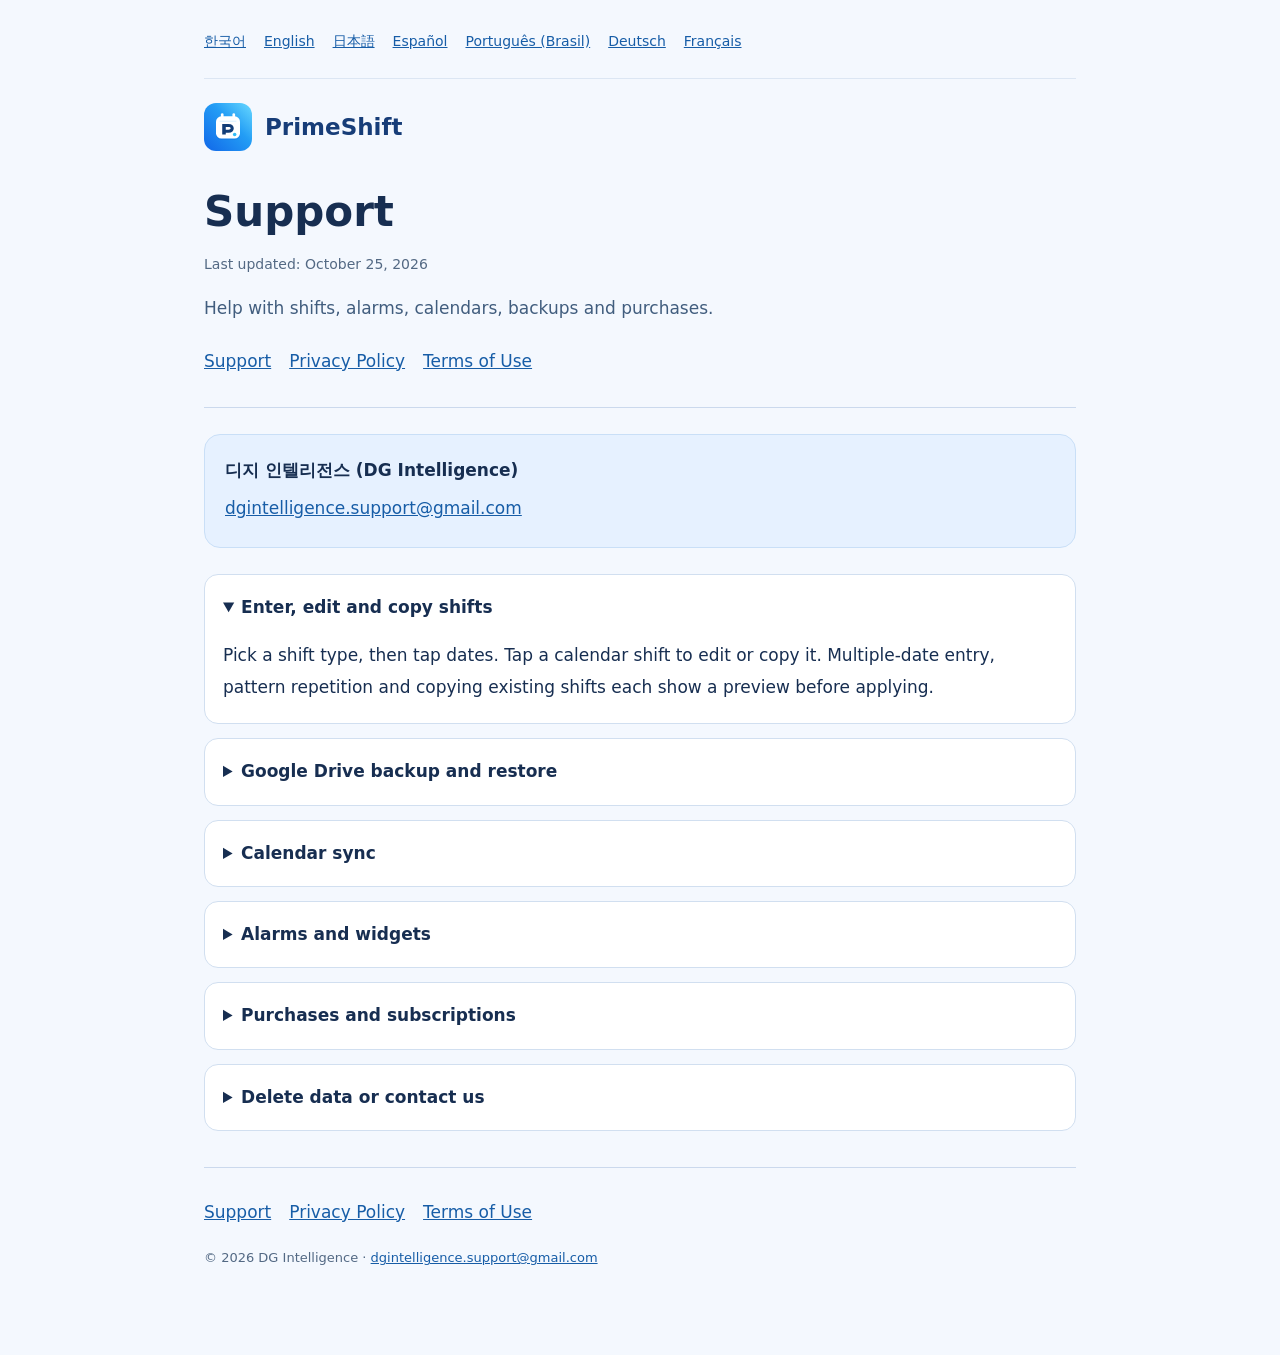
==== index.html @ f106af16 "Publish PrimeShift support and policies in seven languages" ====
<!doctype html>
<html lang="en"><head><meta charset="utf-8"><meta name="viewport" content="width=device-width,initial-scale=1"><meta name="referrer" content="no-referrer"><meta name="description" content="PrimeShift support, privacy and terms. Operated by DG Intelligence."><title>PrimeShift · Support</title><link rel="icon" href="icon.svg" type="image/svg+xml"><link rel="stylesheet" href="style.css"><script src="site.js" defer></script></head><body><main><nav class="languages" aria-label="Language"><a href="index.html?lang=ko" lang="ko" hreflang="ko">한국어</a><a href="index.html?lang=en" lang="en" hreflang="en">English</a><a href="index.html?lang=ja" lang="ja" hreflang="ja">日本語</a><a href="index.html?lang=es" lang="es" hreflang="es">Español</a><a href="index.html?lang=pt-BR" lang="pt-BR" hreflang="pt-BR">Português (Brasil)</a><a href="index.html?lang=de" lang="de" hreflang="de">Deutsch</a><a href="index.html?lang=fr" lang="fr" hreflang="fr">Français</a></nav><article data-lang="ko" lang="ko" hidden><header><a class="brand" href="index.html?lang=ko"><img src="icon.svg" alt="" width="48" height="48">PrimeShift</a><h1>고객지원</h1><p class="date">최종 업데이트: 2026-10-25</p><p class="intro">근무표 입력, 알람, 캘린더 연결과 백업을 간단히 확인하세요.</p><nav class="pages" aria-label="PrimeShift"><a href="index.html?lang=ko">고객지원</a><a href="privacy.html?lang=ko">개인정보처리방침</a><a href="terms.html?lang=ko">이용약관</a></nav></header><div class="contact"><b>디지 인텔리전스 (DG Intelligence)</b><a href="mailto:dgintelligence.support@gmail.com">dgintelligence.support@gmail.com</a></div><details open><summary>근무 입력·수정·복사</summary><p>근무 유형을 고르고 날짜를 누르면 입력합니다. 달력의 근무를 누르면 수정·다른 날 복사를 할 수 있습니다. 여러 날 입력, 패턴 반복, 기존 근무 복사는 각각의 날짜 미리보기를 확인한 뒤 적용하세요.</p></details><details><summary>Google Drive 백업·복원</summary><p>설정 → 데이터 백업·복원 → 백업 파일 저장에서 저장창 메뉴의 Google Drive를 선택하세요. 가져오기에서 JSON 파일을 고르고 날짜·기간·근무 수를 확인해 복원합니다. 자동 백업이 아니며 저장 후 Drive에서 업로드 완료를 확인하세요. 복원 전 현재 데이터도 백업하세요.</p></details><details><summary>캘린더 동기화</summary><p>Pro의 기기 캘린더 연결에서 쓸 수 있는 캘린더를 선택하세요. Google 계정 캘린더는 삼성 캘린더 앱에서도 볼 수 있습니다. 기기 전용 일정은 자동으로 Google 서버에 동기화되지 않습니다. 계정·기기의 동기화 상태를 확인하세요. 캘린더 동기화는 급여·메모·설정 전체 백업이 아닙니다.</p></details><details><summary>알람·위젯</summary><p>설정에서 출근 알람, 알림·정확한 알람 허용과 기기 알람 음량을 확인하세요. 테스트 알람으로 소리를 확인할 수 있습니다. 강제 중지 후에는 앱을 다시 여세요. Android 홈 화면을 길게 누르고 위젯 목록에서 프라임시프트를 추가할 수 있습니다.</p></details><details><summary>구매·구독·복원</summary><p>판매가 시작된 버전에서 설정 → PrimeShift Pro → 구매 복원을 사용하세요. 구매한 스토어와 계정이 같아야 합니다. 구독 해지·환불은 스토어에서 진행하고, 앱 삭제로 구독이 해지되지 않는 점을 확인하세요. 현재 준비용 빌드에서는 결제 버튼이 비활성입니다.</p></details><details><summary>데이터 삭제와 문의</summary><p>기기 전체 로컬 정보 삭제는 Android 앱 설정의 저장공간·데이터 삭제 또는 앱 삭제를 이용하세요. 백업 파일과 내보낸 캘린더는 따로 지웁니다. 문의에는 앱 버전·기종·OS·재현 순서만 먼저 보내세요. 비밀번호·인증번호·전체 카드정보는 보내지 말고 일정·급여가 보이는 자료는 필요한 부분만 가려서 보내세요.</p></details><footer><nav class="pages" aria-label="PrimeShift"><a href="index.html?lang=ko">고객지원</a><a href="privacy.html?lang=ko">개인정보처리방침</a><a href="terms.html?lang=ko">이용약관</a></nav><p>© 2026 DG Intelligence · <a href="mailto:dgintelligence.support@gmail.com">dgintelligence.support@gmail.com</a></p></footer></article>
<article data-lang="en" lang="en"><header><a class="brand" href="index.html?lang=en"><img src="icon.svg" alt="" width="48" height="48">PrimeShift</a><h1>Support</h1><p class="date">Last updated: October 25, 2026</p><p class="intro">Help with shifts, alarms, calendars, backups and purchases.</p><nav class="pages" aria-label="PrimeShift"><a href="index.html?lang=en">Support</a><a href="privacy.html?lang=en">Privacy Policy</a><a href="terms.html?lang=en">Terms of Use</a></nav></header><div class="contact"><b>디지 인텔리전스 (DG Intelligence)</b><a href="mailto:dgintelligence.support@gmail.com">dgintelligence.support@gmail.com</a></div><details open><summary>Enter, edit and copy shifts</summary><p>Pick a shift type, then tap dates. Tap a calendar shift to edit or copy it. Multiple-date entry, pattern repetition and copying existing shifts each show a preview before applying.</p></details><details><summary>Google Drive backup and restore</summary><p>Open Settings → Data backup and restore → Save backup, then choose Google Drive in the system picker menu. Import the JSON file and check its date, range and count before restoring. Backups are manual: confirm upload completion in Drive. Back up current data before replacing it.</p></details><details><summary>Calendar sync</summary><p>Choose a writable calendar in Pro's device-calendar connection. Google account calendars can also appear in Samsung Calendar. Device-only events do not automatically upload to Google. Check device and account sync settings. Calendar sync does not back up all pay rules, notes or app settings.</p></details><details><summary>Alarms and widgets</summary><p>Check shift alarms, notification/exact-alarm permission and device alarm volume in Settings. Use the test alarm to check sound. Reopen the app after force-stopping it. On Android, long-press the home screen and add PrimeShift from Widgets.</p></details><details><summary>Purchases and subscriptions</summary><p>Once sales are enabled, open Settings → PrimeShift Pro → Restore purchases with the purchasing store and account. Cancel subscriptions or request refunds through the store. Uninstalling does not cancel billing. Checkout is disabled in preparation builds.</p></details><details><summary>Delete data or contact us</summary><p>Clear app storage in Android settings or uninstall to remove local app data. Remove external backups and exported calendar events separately. Send app version, device, OS and reproduction steps first. Never send passwords, verification codes or full card details; redact private schedules and pay information.</p></details><footer><nav class="pages" aria-label="PrimeShift"><a href="index.html?lang=en">Support</a><a href="privacy.html?lang=en">Privacy Policy</a><a href="terms.html?lang=en">Terms of Use</a></nav><p>© 2026 DG Intelligence · <a href="mailto:dgintelligence.support@gmail.com">dgintelligence.support@gmail.com</a></p></footer></article>
<article data-lang="ja" lang="ja" hidden><header><a class="brand" href="index.html?lang=ja"><img src="icon.svg" alt="" width="48" height="48">PrimeShift</a><h1>サポート</h1><p class="date">最終更新日：2026年10月25日</p><p class="intro">シフト入力、アラーム、カレンダー、バックアップの使い方をご案内します。</p><nav class="pages" aria-label="PrimeShift"><a href="index.html?lang=ja">サポート</a><a href="privacy.html?lang=ja">プライバシーポリシー</a><a href="terms.html?lang=ja">利用規約</a></nav></header><div class="contact"><b>디지 인텔리전스 (DG Intelligence)</b><a href="mailto:dgintelligence.support@gmail.com">dgintelligence.support@gmail.com</a></div><details open><summary>入力・編集・コピー</summary><p>勤務種類を選び日付をタップします。カレンダーの勤務をタップすると編集・別日コピーができます。複数日、パターン繰り返し、既存勤務コピーは各プレビューを確認して適用します。</p></details><details><summary>Google Driveバックアップ</summary><p>設定 → データのバックアップ・復元 → 保存でシステム保存先メニューのGoogle Driveを選びます。取り込みでJSONを選び日付・期間・件数を確認します。自動保存ではないためDriveのアップロード完了を確認し、復元前の現在データも保存してください。</p></details><details><summary>カレンダー同期</summary><p>Proの端末カレンダー連携で書き込み可能なものを選びます。Google予定はSamsung Calendarでも表示できます。端末専用予定はGoogleに自動送信されません。端末・アカウント同期設定を確認してください。給与・メモ・設定全体のバックアップにはなりません。</p></details><details><summary>アラームとウィジェット</summary><p>出勤アラーム、通知・正確なアラーム権限、端末のアラーム音量を確認しテスト機能を使ってください。強制停止後はアプリを開き直します。Androidホーム画面を長押ししウィジェットから追加できます。</p></details><details><summary>購入と復元</summary><p>販売開始後は設定 → PrimeShift Pro → 購入を復元を使います。購入ストア・アカウントが同じである必要があります。解約・返金はストアで行い、アプリ削除では解約されません。準備版の決済は無効です。</p></details><details><summary>削除とお問い合わせ</summary><p>Android設定のアプリデータ消去やアンインストールでローカルデータを削除できます。外部バックアップ・書き出した予定は別途削除します。まずアプリ版、機種、OS、再現手順をお送りください。パスワード・認証番号・カード全情報は送らず、勤務・給与が写る部分は必要最小限にしてください。</p></details><footer><nav class="pages" aria-label="PrimeShift"><a href="index.html?lang=ja">サポート</a><a href="privacy.html?lang=ja">プライバシーポリシー</a><a href="terms.html?lang=ja">利用規約</a></nav><p>© 2026 DG Intelligence · <a href="mailto:dgintelligence.support@gmail.com">dgintelligence.support@gmail.com</a></p></footer></article>
<article data-lang="es" lang="es" hidden><header><a class="brand" href="index.html?lang=es"><img src="icon.svg" alt="" width="48" height="48">PrimeShift</a><h1>Soporte</h1><p class="date">Actualización: 25 de octubre de 2026</p><p class="intro">Ayuda con turnos, alarmas, calendarios, copias y compras.</p><nav class="pages" aria-label="PrimeShift"><a href="index.html?lang=es">Soporte</a><a href="privacy.html?lang=es">Política de privacidad</a><a href="terms.html?lang=es">Condiciones de uso</a></nav></header><div class="contact"><b>디지 인텔리전스 (DG Intelligence)</b><a href="mailto:dgintelligence.support@gmail.com">dgintelligence.support@gmail.com</a></div><details open><summary>Introducir, editar y copiar</summary><p>Elige un turno y toca fechas. Toca el turno del calendario para editarlo o copiarlo. Revisa la vista previa de varios días, repetición de patrón o copia antes de aplicar.</p></details><details><summary>Copia en Google Drive</summary><p>En Ajustes → Copia y restauración → Guardar copia, elige Google Drive en el menú del selector. Importa el JSON y revisa fecha, periodo y cantidad. Es manual: confirma que Drive terminó la subida. Guarda los datos actuales antes de restaurar.</p></details><details><summary>Sincronizar calendarios</summary><p>En Pro, elige un calendario con escritura. Un calendario Google también puede verse en Samsung Calendar. Los eventos solo locales no se suben automáticamente. Revisa sincronización de dispositivo y cuenta. No es una copia completa de notas, salarios y ajustes.</p></details><details><summary>Alarmas y widgets</summary><p>Revisa alarmas, permisos de notificación y alarma exacta y volumen de alarma. Usa la prueba de sonido. Tras forzar la detención, abre la app. Añade el widget desde la pantalla de inicio Android.</p></details><details><summary>Compras</summary><p>Cuando se habiliten ventas, ve a Ajustes → PrimeShift Pro → Restaurar compras con la misma tienda y cuenta. Cancela o pide reembolso en la tienda; desinstalar no cancela. La versión preparatoria tiene el pago desactivado.</p></details><details><summary>Borrar datos y pedir ayuda</summary><p>Borra el almacenamiento de la app en Android o desinstala para eliminar datos locales; borra las copias y eventos exportados por separado. Envía versión, modelo, sistema y pasos. No envíes contraseñas, códigos ni datos completos de tarjeta. Oculta horarios y salarios privados.</p></details><footer><nav class="pages" aria-label="PrimeShift"><a href="index.html?lang=es">Soporte</a><a href="privacy.html?lang=es">Política de privacidad</a><a href="terms.html?lang=es">Condiciones de uso</a></nav><p>© 2026 DG Intelligence · <a href="mailto:dgintelligence.support@gmail.com">dgintelligence.support@gmail.com</a></p></footer></article>
<article data-lang="pt-BR" lang="pt-BR" hidden><header><a class="brand" href="index.html?lang=pt-BR"><img src="icon.svg" alt="" width="48" height="48">PrimeShift</a><h1>Suporte</h1><p class="date">Atualização: 25 de outubro de 2026</p><p class="intro">Ajuda com escalas, alarmes, calendários, backups e compras.</p><nav class="pages" aria-label="PrimeShift"><a href="index.html?lang=pt-BR">Suporte</a><a href="privacy.html?lang=pt-BR">Política de Privacidade</a><a href="terms.html?lang=pt-BR">Termos de Uso</a></nav></header><div class="contact"><b>디지 인텔리전스 (DG Intelligence)</b><a href="mailto:dgintelligence.support@gmail.com">dgintelligence.support@gmail.com</a></div><details open><summary>Incluir, editar e copiar</summary><p>Escolha um turno e toque nas datas. Toque no turno do calendário para editar ou copiar. Confira a prévia de vários dias, repetição de padrão ou cópia antes de aplicar.</p></details><details><summary>Backup no Google Drive</summary><p>Em Ajustes → Backup e restauração → Salvar backup, escolha Google Drive no menu do seletor. Importe o JSON e confira data, período e quantidade. O processo é manual: confirme a conclusão do upload no Drive. Salve os dados atuais antes de restaurar.</p></details><details><summary>Calendários</summary><p>No Pro, escolha um calendário gravável. A conta Google também pode aparecer no Samsung Calendar. Eventos apenas locais não sobem automaticamente. Confira a sincronização do aparelho e da conta. Isso não substitui backup completo de notas, remuneração e ajustes.</p></details><details><summary>Alarmes e widgets</summary><p>Confira alarmes, permissões de notificação e alarme exato e volume de alarme. Use o teste de som. Após forçar a parada, reabra o app. Adicione o widget pela tela inicial Android.</p></details><details><summary>Compras</summary><p>Quando as vendas estiverem ativas, use Ajustes → PrimeShift Pro → Restaurar compras na mesma loja e conta. Cancele ou peça reembolso na loja; desinstalar não cancela. O pagamento fica desativado na versão preparatória.</p></details><details><summary>Excluir dados e pedir ajuda</summary><p>Limpe o armazenamento do app no Android ou desinstale para excluir dados locais. Apague backups externos e eventos exportados separadamente. Envie versão, modelo, sistema e passos. Não envie senhas, códigos ou cartão completo; oculte escalas e dados salariais privados.</p></details><footer><nav class="pages" aria-label="PrimeShift"><a href="index.html?lang=pt-BR">Suporte</a><a href="privacy.html?lang=pt-BR">Política de Privacidade</a><a href="terms.html?lang=pt-BR">Termos de Uso</a></nav><p>© 2026 DG Intelligence · <a href="mailto:dgintelligence.support@gmail.com">dgintelligence.support@gmail.com</a></p></footer></article>
<article data-lang="de" lang="de" hidden><header><a class="brand" href="index.html?lang=de"><img src="icon.svg" alt="" width="48" height="48">PrimeShift</a><h1>Support</h1><p class="date">Stand: 25. Oktober 2026</p><p class="intro">Hilfe zu Schichten, Weckalarmen, Kalendern, Sicherungen und Käufen.</p><nav class="pages" aria-label="PrimeShift"><a href="index.html?lang=de">Support</a><a href="privacy.html?lang=de">Datenschutzerklärung</a><a href="terms.html?lang=de">Nutzungsbedingungen</a></nav></header><div class="contact"><b>디지 인텔리전스 (DG Intelligence)</b><a href="mailto:dgintelligence.support@gmail.com">dgintelligence.support@gmail.com</a></div><details open><summary>Eingeben, bearbeiten und kopieren</summary><p>Wähle eine Schicht und tippe auf Daten. Tippe auf eine Kalenderschicht zum Bearbeiten oder Kopieren. Prüfe vor Anwendung die Vorschau für mehrere Tage, Musterwiederholung oder Kopie.</p></details><details><summary>Google-Drive-Sicherung</summary><p>Unter Einstellungen → Datensicherung/Wiederherstellung → Sicherung speichern wähle Google Drive im Systemdialog. Importiere JSON und prüfe Datum, Zeitraum und Anzahl. Die Sicherung ist manuell: bestätige den abgeschlossenen Upload in Drive. Sichere aktuelle Daten vor dem Ersetzen.</p></details><details><summary>Kalendersynchronisierung</summary><p>Wähle in Pro einen beschreibbaren Kalender. Google-Kalender lassen sich auch in Samsung Calendar anzeigen. Rein lokale Termine werden nicht automatisch hochgeladen. Prüfe Geräte-/Kontosynchronisierung. Das ersetzt keine vollständige Sicherung von Vergütung, Notizen und Einstellungen.</p></details><details><summary>Alarme und Widgets</summary><p>Prüfe Schichtalarme, Benachrichtigungs-/Alarmberechtigungen und Alarmlautstärke. Nutze den Testalarm. Nach erzwungenem Stoppen App erneut öffnen. Android-Widget durch langes Drücken auf den Startbildschirm hinzufügen.</p></details><details><summary>Käufe</summary><p>Nach Verkaufsstart: Einstellungen → PrimeShift Pro → Käufe wiederherstellen, mit gleichem Store und Konto. Kündigung/Erstattung im Store; Deinstallation kündigt nicht. Zahlungen sind in Vorbereitungsfassungen deaktiviert.</p></details><details><summary>Löschen und Kontakt</summary><p>App-Speicher in Android löschen oder deinstallieren, um lokale Daten zu entfernen. Externe Sicherungen und exportierte Termine separat löschen. Sende Version, Gerät, System und Schritte. Keine Passwörter, Bestätigungscodes oder vollständigen Kartendaten; private Pläne und Vergütung schwärzen.</p></details><footer><nav class="pages" aria-label="PrimeShift"><a href="index.html?lang=de">Support</a><a href="privacy.html?lang=de">Datenschutzerklärung</a><a href="terms.html?lang=de">Nutzungsbedingungen</a></nav><p>© 2026 DG Intelligence · <a href="mailto:dgintelligence.support@gmail.com">dgintelligence.support@gmail.com</a></p></footer></article>
<article data-lang="fr" lang="fr" hidden><header><a class="brand" href="index.html?lang=fr"><img src="icon.svg" alt="" width="48" height="48">PrimeShift</a><h1>Assistance</h1><p class="date">Mise à jour : 25 octobre 2026</p><p class="intro">Aide pour les services, alarmes, calendriers, sauvegardes et achats.</p><nav class="pages" aria-label="PrimeShift"><a href="index.html?lang=fr">Assistance</a><a href="privacy.html?lang=fr">Politique de confidentialité</a><a href="terms.html?lang=fr">Conditions d’utilisation</a></nav></header><div class="contact"><b>디지 인텔리전스 (DG Intelligence)</b><a href="mailto:dgintelligence.support@gmail.com">dgintelligence.support@gmail.com</a></div><details open><summary>Saisir, modifier et copier</summary><p>Choisissez un service et touchez les dates. Touchez un service du calendrier pour le modifier ou copier. Vérifiez l’aperçu des jours multiples, de la répétition et de la copie avant application.</p></details><details><summary>Sauvegarde Google Drive</summary><p>Réglages → Sauvegarde/restauration → Enregistrer : choisissez Google Drive dans le sélecteur système. Importez le JSON et vérifiez date, période et nombre. C’est manuel : confirmez la fin du transfert dans Drive. Sauvegardez les données actuelles avant remplacement.</p></details><details><summary>Calendriers</summary><p>Dans Pro, choisissez un calendrier modifiable. Les calendriers Google peuvent aussi apparaître dans Samsung Calendar. Les événements purement locaux ne sont pas automatiquement transférés. Vérifiez la synchronisation de l’appareil et du compte. Ce n’est pas une sauvegarde complète des notes, salaires et réglages.</p></details><details><summary>Alarmes et widgets</summary><p>Vérifiez alarmes, autorisations de notification et d’alarme exacte, et volume d’alarme. Utilisez le test sonore. Rouvrez l’app après un arrêt forcé. Ajoutez le widget depuis l’écran d’accueil Android.</p></details><details><summary>Achats</summary><p>Après ouverture des ventes : Réglages → PrimeShift Pro → Restaurer les achats, avec la même boutique et le même compte. Résiliez et demandez les remboursements dans la boutique ; désinstaller ne résilie pas. Le paiement est désactivé dans la version préparatoire.</p></details><details><summary>Suppression et assistance</summary><p>Effacez le stockage de l’app dans Android ou désinstallez pour supprimer les données locales. Supprimez séparément sauvegardes et événements exportés. Envoyez version, modèle, système et étapes. N’envoyez jamais mots de passe, codes ou carte complète ; masquez plannings et rémunération privés.</p></details><footer><nav class="pages" aria-label="PrimeShift"><a href="index.html?lang=fr">Assistance</a><a href="privacy.html?lang=fr">Politique de confidentialité</a><a href="terms.html?lang=fr">Conditions d’utilisation</a></nav><p>© 2026 DG Intelligence · <a href="mailto:dgintelligence.support@gmail.com">dgintelligence.support@gmail.com</a></p></footer></article></main></body></html>
---- style.css ----
*{box-sizing:border-box}html{color-scheme:light;scroll-behavior:smooth}body{margin:0;background:#f4f8fe;color:#172e51;font:17px/1.85 system-ui,-apple-system,BlinkMacSystemFont,"Segoe UI",sans-serif}main{max-width:920px;margin:auto;padding:20px 24px 70px}[hidden]{display:none!important}header{padding:24px 0;border-bottom:1px solid #cbd9ed}.brand{display:inline-flex;align-items:center;gap:13px;font-size:23px;font-weight:750;text-decoration:none;color:#173d78}h1,h2,summary{overflow-wrap:anywhere;hyphens:auto}h1{font-size:clamp(28px,6vw,42px);line-height:1.3;margin:24px 0 12px}h2{font-size:21px;line-height:1.5;margin:30px 0 10px}p{margin:0 0 15px;overflow-wrap:anywhere}a{color:#175da7;overflow-wrap:anywhere}a:focus-visible,summary:focus-visible{outline:3px solid #4899e8;outline-offset:4px}nav{display:flex;flex-wrap:wrap;gap:3px 18px}nav a{display:inline-flex;align-items:center;min-height:44px}.languages{font-size:14px;border-bottom:1px solid #dce6f3;padding-bottom:14px}.date{color:#536984;font-size:14px}.intro{color:#415d7e}.contact{background:#e6f1ff;border:1px solid #c9dff7;border-radius:16px;display:grid;gap:4px;padding:20px;margin:26px 0}.contact a{font-size:clamp(13px,3.8vw,17px);min-height:36px;display:inline-flex;align-items:center}section{scroll-margin-top:20px}details{background:#fff;border:1px solid #d1dff0;border-radius:14px;margin:14px 0;padding:0 18px}summary{padding:17px 0;font-weight:650;cursor:pointer}details p{margin-bottom:20px}footer{border-top:1px solid #cbd9ed;margin-top:36px;padding-top:22px}footer p{font-size:13px;color:#536984;margin-top:12px}ul{padding-left:25px}@media(max-width:380px){main{padding:16px 18px 50px}body{font-size:16px}nav{column-gap:14px}.contact{padding:16px}.languages{font-size:13px}}
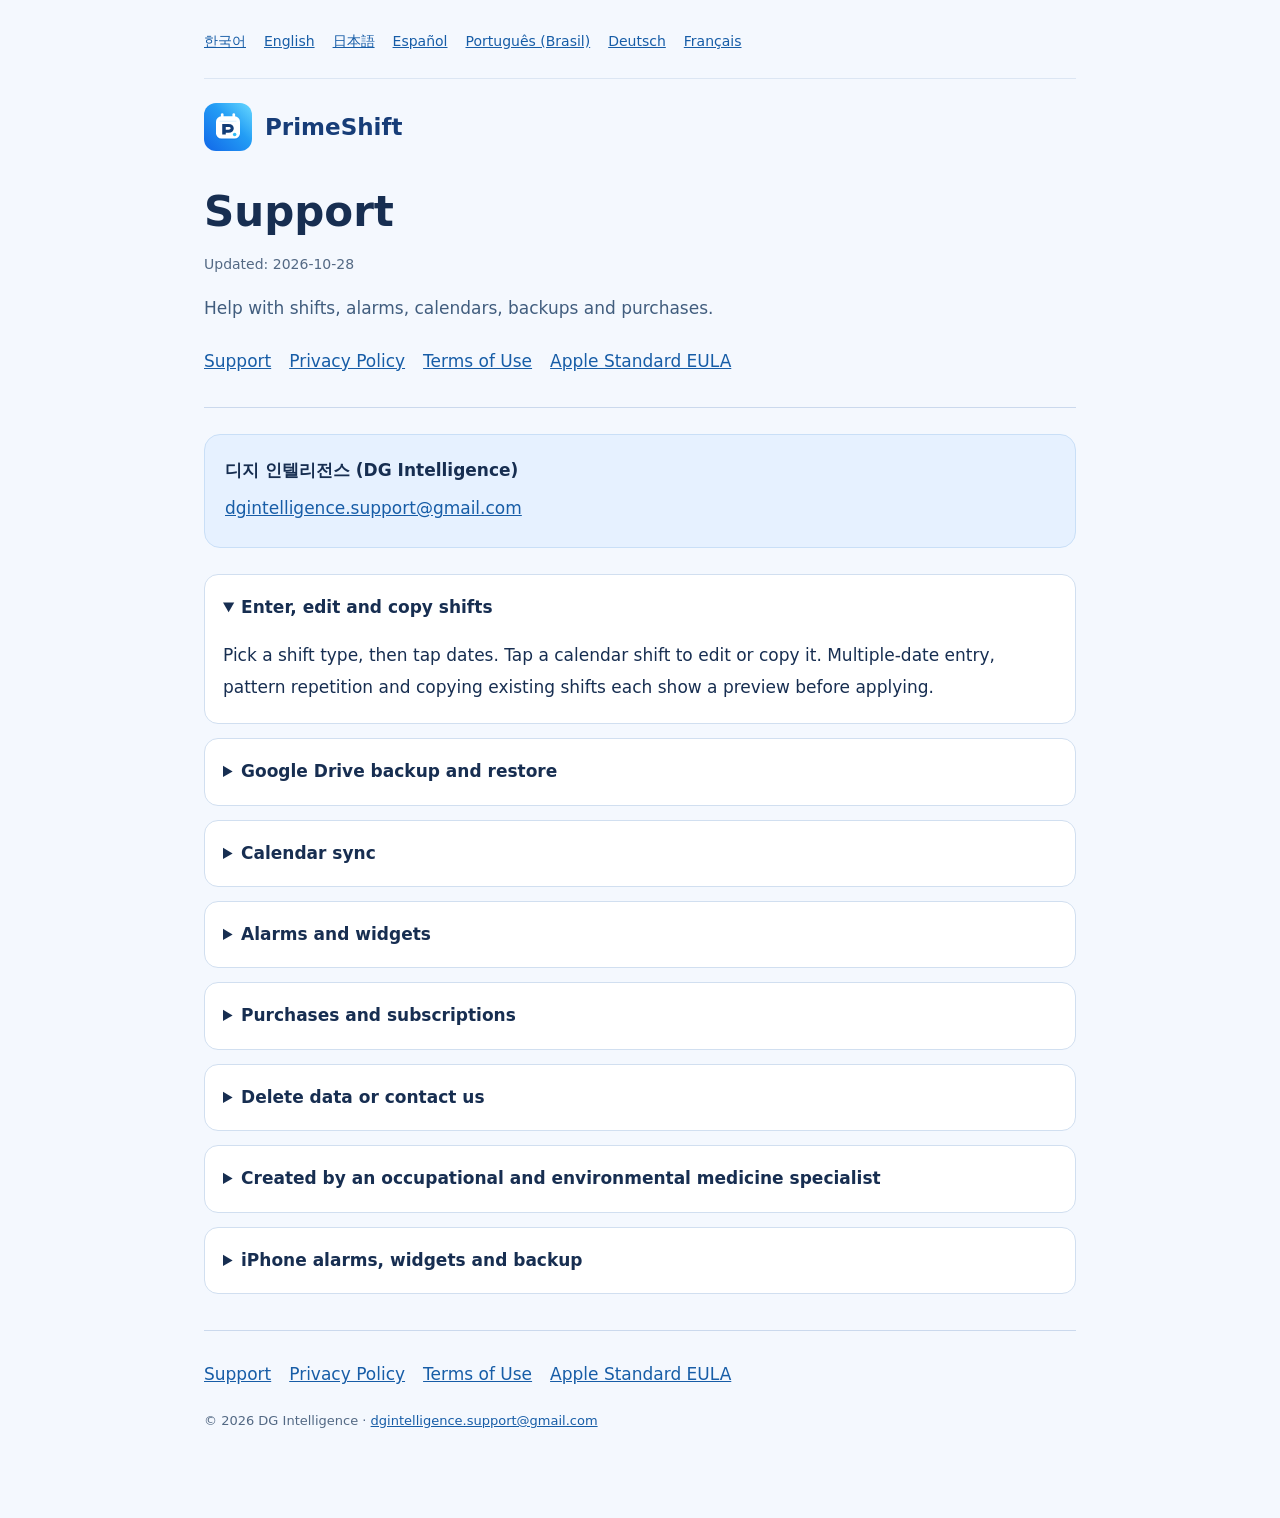
==== commit a0420140: "Update seven-language support and policies for iPhone and iCloud" ====
--- a/index.html
+++ b/index.html
@@ -1,8 +1,8 @@
 <!doctype html>
-<html lang="en"><head><meta charset="utf-8"><meta name="viewport" content="width=device-width,initial-scale=1"><meta name="referrer" content="no-referrer"><meta name="description" content="PrimeShift support, privacy and terms. Operated by DG Intelligence."><title>PrimeShift · Support</title><link rel="icon" href="icon.svg" type="image/svg+xml"><link rel="stylesheet" href="style.css"><script src="site.js" defer></script></head><body><main><nav class="languages" aria-label="Language"><a href="index.html?lang=ko" lang="ko" hreflang="ko">한국어</a><a href="index.html?lang=en" lang="en" hreflang="en">English</a><a href="index.html?lang=ja" lang="ja" hreflang="ja">日本語</a><a href="index.html?lang=es" lang="es" hreflang="es">Español</a><a href="index.html?lang=pt-BR" lang="pt-BR" hreflang="pt-BR">Português (Brasil)</a><a href="index.html?lang=de" lang="de" hreflang="de">Deutsch</a><a href="index.html?lang=fr" lang="fr" hreflang="fr">Français</a></nav><article data-lang="ko" lang="ko" hidden><header><a class="brand" href="index.html?lang=ko"><img src="icon.svg" alt="" width="48" height="48">PrimeShift</a><h1>고객지원</h1><p class="date">최종 업데이트: 2026-10-25</p><p class="intro">근무표 입력, 알람, 캘린더 연결과 백업을 간단히 확인하세요.</p><nav class="pages" aria-label="PrimeShift"><a href="index.html?lang=ko">고객지원</a><a href="privacy.html?lang=ko">개인정보처리방침</a><a href="terms.html?lang=ko">이용약관</a></nav></header><div class="contact"><b>디지 인텔리전스 (DG Intelligence)</b><a href="mailto:dgintelligence.support@gmail.com">dgintelligence.support@gmail.com</a></div><details open><summary>근무 입력·수정·복사</summary><p>근무 유형을 고르고 날짜를 누르면 입력합니다. 달력의 근무를 누르면 수정·다른 날 복사를 할 수 있습니다. 여러 날 입력, 패턴 반복, 기존 근무 복사는 각각의 날짜 미리보기를 확인한 뒤 적용하세요.</p></details><details><summary>Google Drive 백업·복원</summary><p>설정 → 데이터 백업·복원 → 백업 파일 저장에서 저장창 메뉴의 Google Drive를 선택하세요. 가져오기에서 JSON 파일을 고르고 날짜·기간·근무 수를 확인해 복원합니다. 자동 백업이 아니며 저장 후 Drive에서 업로드 완료를 확인하세요. 복원 전 현재 데이터도 백업하세요.</p></details><details><summary>캘린더 동기화</summary><p>Pro의 기기 캘린더 연결에서 쓸 수 있는 캘린더를 선택하세요. Google 계정 캘린더는 삼성 캘린더 앱에서도 볼 수 있습니다. 기기 전용 일정은 자동으로 Google 서버에 동기화되지 않습니다. 계정·기기의 동기화 상태를 확인하세요. 캘린더 동기화는 급여·메모·설정 전체 백업이 아닙니다.</p></details><details><summary>알람·위젯</summary><p>설정에서 출근 알람, 알림·정확한 알람 허용과 기기 알람 음량을 확인하세요. 테스트 알람으로 소리를 확인할 수 있습니다. 강제 중지 후에는 앱을 다시 여세요. Android 홈 화면을 길게 누르고 위젯 목록에서 프라임시프트를 추가할 수 있습니다.</p></details><details><summary>구매·구독·복원</summary><p>판매가 시작된 버전에서 설정 → PrimeShift Pro → 구매 복원을 사용하세요. 구매한 스토어와 계정이 같아야 합니다. 구독 해지·환불은 스토어에서 진행하고, 앱 삭제로 구독이 해지되지 않는 점을 확인하세요. 현재 준비용 빌드에서는 결제 버튼이 비활성입니다.</p></details><details><summary>데이터 삭제와 문의</summary><p>기기 전체 로컬 정보 삭제는 Android 앱 설정의 저장공간·데이터 삭제 또는 앱 삭제를 이용하세요. 백업 파일과 내보낸 캘린더는 따로 지웁니다. 문의에는 앱 버전·기종·OS·재현 순서만 먼저 보내세요. 비밀번호·인증번호·전체 카드정보는 보내지 말고 일정·급여가 보이는 자료는 필요한 부분만 가려서 보내세요.</p></details><footer><nav class="pages" aria-label="PrimeShift"><a href="index.html?lang=ko">고객지원</a><a href="privacy.html?lang=ko">개인정보처리방침</a><a href="terms.html?lang=ko">이용약관</a></nav><p>© 2026 DG Intelligence · <a href="mailto:dgintelligence.support@gmail.com">dgintelligence.support@gmail.com</a></p></footer></article>
-<article data-lang="en" lang="en"><header><a class="brand" href="index.html?lang=en"><img src="icon.svg" alt="" width="48" height="48">PrimeShift</a><h1>Support</h1><p class="date">Last updated: October 25, 2026</p><p class="intro">Help with shifts, alarms, calendars, backups and purchases.</p><nav class="pages" aria-label="PrimeShift"><a href="index.html?lang=en">Support</a><a href="privacy.html?lang=en">Privacy Policy</a><a href="terms.html?lang=en">Terms of Use</a></nav></header><div class="contact"><b>디지 인텔리전스 (DG Intelligence)</b><a href="mailto:dgintelligence.support@gmail.com">dgintelligence.support@gmail.com</a></div><details open><summary>Enter, edit and copy shifts</summary><p>Pick a shift type, then tap dates. Tap a calendar shift to edit or copy it. Multiple-date entry, pattern repetition and copying existing shifts each show a preview before applying.</p></details><details><summary>Google Drive backup and restore</summary><p>Open Settings → Data backup and restore → Save backup, then choose Google Drive in the system picker menu. Import the JSON file and check its date, range and count before restoring. Backups are manual: confirm upload completion in Drive. Back up current data before replacing it.</p></details><details><summary>Calendar sync</summary><p>Choose a writable calendar in Pro's device-calendar connection. Google account calendars can also appear in Samsung Calendar. Device-only events do not automatically upload to Google. Check device and account sync settings. Calendar sync does not back up all pay rules, notes or app settings.</p></details><details><summary>Alarms and widgets</summary><p>Check shift alarms, notification/exact-alarm permission and device alarm volume in Settings. Use the test alarm to check sound. Reopen the app after force-stopping it. On Android, long-press the home screen and add PrimeShift from Widgets.</p></details><details><summary>Purchases and subscriptions</summary><p>Once sales are enabled, open Settings → PrimeShift Pro → Restore purchases with the purchasing store and account. Cancel subscriptions or request refunds through the store. Uninstalling does not cancel billing. Checkout is disabled in preparation builds.</p></details><details><summary>Delete data or contact us</summary><p>Clear app storage in Android settings or uninstall to remove local app data. Remove external backups and exported calendar events separately. Send app version, device, OS and reproduction steps first. Never send passwords, verification codes or full card details; redact private schedules and pay information.</p></details><footer><nav class="pages" aria-label="PrimeShift"><a href="index.html?lang=en">Support</a><a href="privacy.html?lang=en">Privacy Policy</a><a href="terms.html?lang=en">Terms of Use</a></nav><p>© 2026 DG Intelligence · <a href="mailto:dgintelligence.support@gmail.com">dgintelligence.support@gmail.com</a></p></footer></article>
-<article data-lang="ja" lang="ja" hidden><header><a class="brand" href="index.html?lang=ja"><img src="icon.svg" alt="" width="48" height="48">PrimeShift</a><h1>サポート</h1><p class="date">最終更新日：2026年10月25日</p><p class="intro">シフト入力、アラーム、カレンダー、バックアップの使い方をご案内します。</p><nav class="pages" aria-label="PrimeShift"><a href="index.html?lang=ja">サポート</a><a href="privacy.html?lang=ja">プライバシーポリシー</a><a href="terms.html?lang=ja">利用規約</a></nav></header><div class="contact"><b>디지 인텔리전스 (DG Intelligence)</b><a href="mailto:dgintelligence.support@gmail.com">dgintelligence.support@gmail.com</a></div><details open><summary>入力・編集・コピー</summary><p>勤務種類を選び日付をタップします。カレンダーの勤務をタップすると編集・別日コピーができます。複数日、パターン繰り返し、既存勤務コピーは各プレビューを確認して適用します。</p></details><details><summary>Google Driveバックアップ</summary><p>設定 → データのバックアップ・復元 → 保存でシステム保存先メニューのGoogle Driveを選びます。取り込みでJSONを選び日付・期間・件数を確認します。自動保存ではないためDriveのアップロード完了を確認し、復元前の現在データも保存してください。</p></details><details><summary>カレンダー同期</summary><p>Proの端末カレンダー連携で書き込み可能なものを選びます。Google予定はSamsung Calendarでも表示できます。端末専用予定はGoogleに自動送信されません。端末・アカウント同期設定を確認してください。給与・メモ・設定全体のバックアップにはなりません。</p></details><details><summary>アラームとウィジェット</summary><p>出勤アラーム、通知・正確なアラーム権限、端末のアラーム音量を確認しテスト機能を使ってください。強制停止後はアプリを開き直します。Androidホーム画面を長押ししウィジェットから追加できます。</p></details><details><summary>購入と復元</summary><p>販売開始後は設定 → PrimeShift Pro → 購入を復元を使います。購入ストア・アカウントが同じである必要があります。解約・返金はストアで行い、アプリ削除では解約されません。準備版の決済は無効です。</p></details><details><summary>削除とお問い合わせ</summary><p>Android設定のアプリデータ消去やアンインストールでローカルデータを削除できます。外部バックアップ・書き出した予定は別途削除します。まずアプリ版、機種、OS、再現手順をお送りください。パスワード・認証番号・カード全情報は送らず、勤務・給与が写る部分は必要最小限にしてください。</p></details><footer><nav class="pages" aria-label="PrimeShift"><a href="index.html?lang=ja">サポート</a><a href="privacy.html?lang=ja">プライバシーポリシー</a><a href="terms.html?lang=ja">利用規約</a></nav><p>© 2026 DG Intelligence · <a href="mailto:dgintelligence.support@gmail.com">dgintelligence.support@gmail.com</a></p></footer></article>
-<article data-lang="es" lang="es" hidden><header><a class="brand" href="index.html?lang=es"><img src="icon.svg" alt="" width="48" height="48">PrimeShift</a><h1>Soporte</h1><p class="date">Actualización: 25 de octubre de 2026</p><p class="intro">Ayuda con turnos, alarmas, calendarios, copias y compras.</p><nav class="pages" aria-label="PrimeShift"><a href="index.html?lang=es">Soporte</a><a href="privacy.html?lang=es">Política de privacidad</a><a href="terms.html?lang=es">Condiciones de uso</a></nav></header><div class="contact"><b>디지 인텔리전스 (DG Intelligence)</b><a href="mailto:dgintelligence.support@gmail.com">dgintelligence.support@gmail.com</a></div><details open><summary>Introducir, editar y copiar</summary><p>Elige un turno y toca fechas. Toca el turno del calendario para editarlo o copiarlo. Revisa la vista previa de varios días, repetición de patrón o copia antes de aplicar.</p></details><details><summary>Copia en Google Drive</summary><p>En Ajustes → Copia y restauración → Guardar copia, elige Google Drive en el menú del selector. Importa el JSON y revisa fecha, periodo y cantidad. Es manual: confirma que Drive terminó la subida. Guarda los datos actuales antes de restaurar.</p></details><details><summary>Sincronizar calendarios</summary><p>En Pro, elige un calendario con escritura. Un calendario Google también puede verse en Samsung Calendar. Los eventos solo locales no se suben automáticamente. Revisa sincronización de dispositivo y cuenta. No es una copia completa de notas, salarios y ajustes.</p></details><details><summary>Alarmas y widgets</summary><p>Revisa alarmas, permisos de notificación y alarma exacta y volumen de alarma. Usa la prueba de sonido. Tras forzar la detención, abre la app. Añade el widget desde la pantalla de inicio Android.</p></details><details><summary>Compras</summary><p>Cuando se habiliten ventas, ve a Ajustes → PrimeShift Pro → Restaurar compras con la misma tienda y cuenta. Cancela o pide reembolso en la tienda; desinstalar no cancela. La versión preparatoria tiene el pago desactivado.</p></details><details><summary>Borrar datos y pedir ayuda</summary><p>Borra el almacenamiento de la app en Android o desinstala para eliminar datos locales; borra las copias y eventos exportados por separado. Envía versión, modelo, sistema y pasos. No envíes contraseñas, códigos ni datos completos de tarjeta. Oculta horarios y salarios privados.</p></details><footer><nav class="pages" aria-label="PrimeShift"><a href="index.html?lang=es">Soporte</a><a href="privacy.html?lang=es">Política de privacidad</a><a href="terms.html?lang=es">Condiciones de uso</a></nav><p>© 2026 DG Intelligence · <a href="mailto:dgintelligence.support@gmail.com">dgintelligence.support@gmail.com</a></p></footer></article>
-<article data-lang="pt-BR" lang="pt-BR" hidden><header><a class="brand" href="index.html?lang=pt-BR"><img src="icon.svg" alt="" width="48" height="48">PrimeShift</a><h1>Suporte</h1><p class="date">Atualização: 25 de outubro de 2026</p><p class="intro">Ajuda com escalas, alarmes, calendários, backups e compras.</p><nav class="pages" aria-label="PrimeShift"><a href="index.html?lang=pt-BR">Suporte</a><a href="privacy.html?lang=pt-BR">Política de Privacidade</a><a href="terms.html?lang=pt-BR">Termos de Uso</a></nav></header><div class="contact"><b>디지 인텔리전스 (DG Intelligence)</b><a href="mailto:dgintelligence.support@gmail.com">dgintelligence.support@gmail.com</a></div><details open><summary>Incluir, editar e copiar</summary><p>Escolha um turno e toque nas datas. Toque no turno do calendário para editar ou copiar. Confira a prévia de vários dias, repetição de padrão ou cópia antes de aplicar.</p></details><details><summary>Backup no Google Drive</summary><p>Em Ajustes → Backup e restauração → Salvar backup, escolha Google Drive no menu do seletor. Importe o JSON e confira data, período e quantidade. O processo é manual: confirme a conclusão do upload no Drive. Salve os dados atuais antes de restaurar.</p></details><details><summary>Calendários</summary><p>No Pro, escolha um calendário gravável. A conta Google também pode aparecer no Samsung Calendar. Eventos apenas locais não sobem automaticamente. Confira a sincronização do aparelho e da conta. Isso não substitui backup completo de notas, remuneração e ajustes.</p></details><details><summary>Alarmes e widgets</summary><p>Confira alarmes, permissões de notificação e alarme exato e volume de alarme. Use o teste de som. Após forçar a parada, reabra o app. Adicione o widget pela tela inicial Android.</p></details><details><summary>Compras</summary><p>Quando as vendas estiverem ativas, use Ajustes → PrimeShift Pro → Restaurar compras na mesma loja e conta. Cancele ou peça reembolso na loja; desinstalar não cancela. O pagamento fica desativado na versão preparatória.</p></details><details><summary>Excluir dados e pedir ajuda</summary><p>Limpe o armazenamento do app no Android ou desinstale para excluir dados locais. Apague backups externos e eventos exportados separadamente. Envie versão, modelo, sistema e passos. Não envie senhas, códigos ou cartão completo; oculte escalas e dados salariais privados.</p></details><footer><nav class="pages" aria-label="PrimeShift"><a href="index.html?lang=pt-BR">Suporte</a><a href="privacy.html?lang=pt-BR">Política de Privacidade</a><a href="terms.html?lang=pt-BR">Termos de Uso</a></nav><p>© 2026 DG Intelligence · <a href="mailto:dgintelligence.support@gmail.com">dgintelligence.support@gmail.com</a></p></footer></article>
-<article data-lang="de" lang="de" hidden><header><a class="brand" href="index.html?lang=de"><img src="icon.svg" alt="" width="48" height="48">PrimeShift</a><h1>Support</h1><p class="date">Stand: 25. Oktober 2026</p><p class="intro">Hilfe zu Schichten, Weckalarmen, Kalendern, Sicherungen und Käufen.</p><nav class="pages" aria-label="PrimeShift"><a href="index.html?lang=de">Support</a><a href="privacy.html?lang=de">Datenschutzerklärung</a><a href="terms.html?lang=de">Nutzungsbedingungen</a></nav></header><div class="contact"><b>디지 인텔리전스 (DG Intelligence)</b><a href="mailto:dgintelligence.support@gmail.com">dgintelligence.support@gmail.com</a></div><details open><summary>Eingeben, bearbeiten und kopieren</summary><p>Wähle eine Schicht und tippe auf Daten. Tippe auf eine Kalenderschicht zum Bearbeiten oder Kopieren. Prüfe vor Anwendung die Vorschau für mehrere Tage, Musterwiederholung oder Kopie.</p></details><details><summary>Google-Drive-Sicherung</summary><p>Unter Einstellungen → Datensicherung/Wiederherstellung → Sicherung speichern wähle Google Drive im Systemdialog. Importiere JSON und prüfe Datum, Zeitraum und Anzahl. Die Sicherung ist manuell: bestätige den abgeschlossenen Upload in Drive. Sichere aktuelle Daten vor dem Ersetzen.</p></details><details><summary>Kalendersynchronisierung</summary><p>Wähle in Pro einen beschreibbaren Kalender. Google-Kalender lassen sich auch in Samsung Calendar anzeigen. Rein lokale Termine werden nicht automatisch hochgeladen. Prüfe Geräte-/Kontosynchronisierung. Das ersetzt keine vollständige Sicherung von Vergütung, Notizen und Einstellungen.</p></details><details><summary>Alarme und Widgets</summary><p>Prüfe Schichtalarme, Benachrichtigungs-/Alarmberechtigungen und Alarmlautstärke. Nutze den Testalarm. Nach erzwungenem Stoppen App erneut öffnen. Android-Widget durch langes Drücken auf den Startbildschirm hinzufügen.</p></details><details><summary>Käufe</summary><p>Nach Verkaufsstart: Einstellungen → PrimeShift Pro → Käufe wiederherstellen, mit gleichem Store und Konto. Kündigung/Erstattung im Store; Deinstallation kündigt nicht. Zahlungen sind in Vorbereitungsfassungen deaktiviert.</p></details><details><summary>Löschen und Kontakt</summary><p>App-Speicher in Android löschen oder deinstallieren, um lokale Daten zu entfernen. Externe Sicherungen und exportierte Termine separat löschen. Sende Version, Gerät, System und Schritte. Keine Passwörter, Bestätigungscodes oder vollständigen Kartendaten; private Pläne und Vergütung schwärzen.</p></details><footer><nav class="pages" aria-label="PrimeShift"><a href="index.html?lang=de">Support</a><a href="privacy.html?lang=de">Datenschutzerklärung</a><a href="terms.html?lang=de">Nutzungsbedingungen</a></nav><p>© 2026 DG Intelligence · <a href="mailto:dgintelligence.support@gmail.com">dgintelligence.support@gmail.com</a></p></footer></article>
-<article data-lang="fr" lang="fr" hidden><header><a class="brand" href="index.html?lang=fr"><img src="icon.svg" alt="" width="48" height="48">PrimeShift</a><h1>Assistance</h1><p class="date">Mise à jour : 25 octobre 2026</p><p class="intro">Aide pour les services, alarmes, calendriers, sauvegardes et achats.</p><nav class="pages" aria-label="PrimeShift"><a href="index.html?lang=fr">Assistance</a><a href="privacy.html?lang=fr">Politique de confidentialité</a><a href="terms.html?lang=fr">Conditions d’utilisation</a></nav></header><div class="contact"><b>디지 인텔리전스 (DG Intelligence)</b><a href="mailto:dgintelligence.support@gmail.com">dgintelligence.support@gmail.com</a></div><details open><summary>Saisir, modifier et copier</summary><p>Choisissez un service et touchez les dates. Touchez un service du calendrier pour le modifier ou copier. Vérifiez l’aperçu des jours multiples, de la répétition et de la copie avant application.</p></details><details><summary>Sauvegarde Google Drive</summary><p>Réglages → Sauvegarde/restauration → Enregistrer : choisissez Google Drive dans le sélecteur système. Importez le JSON et vérifiez date, période et nombre. C’est manuel : confirmez la fin du transfert dans Drive. Sauvegardez les données actuelles avant remplacement.</p></details><details><summary>Calendriers</summary><p>Dans Pro, choisissez un calendrier modifiable. Les calendriers Google peuvent aussi apparaître dans Samsung Calendar. Les événements purement locaux ne sont pas automatiquement transférés. Vérifiez la synchronisation de l’appareil et du compte. Ce n’est pas une sauvegarde complète des notes, salaires et réglages.</p></details><details><summary>Alarmes et widgets</summary><p>Vérifiez alarmes, autorisations de notification et d’alarme exacte, et volume d’alarme. Utilisez le test sonore. Rouvrez l’app après un arrêt forcé. Ajoutez le widget depuis l’écran d’accueil Android.</p></details><details><summary>Achats</summary><p>Après ouverture des ventes : Réglages → PrimeShift Pro → Restaurer les achats, avec la même boutique et le même compte. Résiliez et demandez les remboursements dans la boutique ; désinstaller ne résilie pas. Le paiement est désactivé dans la version préparatoire.</p></details><details><summary>Suppression et assistance</summary><p>Effacez le stockage de l’app dans Android ou désinstallez pour supprimer les données locales. Supprimez séparément sauvegardes et événements exportés. Envoyez version, modèle, système et étapes. N’envoyez jamais mots de passe, codes ou carte complète ; masquez plannings et rémunération privés.</p></details><footer><nav class="pages" aria-label="PrimeShift"><a href="index.html?lang=fr">Assistance</a><a href="privacy.html?lang=fr">Politique de confidentialité</a><a href="terms.html?lang=fr">Conditions d’utilisation</a></nav><p>© 2026 DG Intelligence · <a href="mailto:dgintelligence.support@gmail.com">dgintelligence.support@gmail.com</a></p></footer></article></main></body></html>
+<html lang="en"><head><meta charset="utf-8"><meta name="viewport" content="width=device-width,initial-scale=1"><meta name="referrer" content="no-referrer"><meta name="description" content="PrimeShift support, privacy and terms. Operated by DG Intelligence."><title>PrimeShift · Support</title><link rel="icon" href="icon.svg" type="image/svg+xml"><link rel="stylesheet" href="style.css"><script src="site.js" defer></script></head><body><main><nav class="languages" aria-label="Language"><a href="index.html?lang=ko" lang="ko" hreflang="ko">한국어</a><a href="index.html?lang=en" lang="en" hreflang="en">English</a><a href="index.html?lang=ja" lang="ja" hreflang="ja">日本語</a><a href="index.html?lang=es" lang="es" hreflang="es">Español</a><a href="index.html?lang=pt-BR" lang="pt-BR" hreflang="pt-BR">Português (Brasil)</a><a href="index.html?lang=de" lang="de" hreflang="de">Deutsch</a><a href="index.html?lang=fr" lang="fr" hreflang="fr">Français</a></nav><article data-lang="ko" lang="ko" hidden><header><a class="brand" href="index.html?lang=ko"><img src="icon.svg" alt="" width="48" height="48">PrimeShift</a><h1>고객지원</h1><p class="date">최종 업데이트: 2026-10-28</p><p class="intro">근무표 입력, 알람, 캘린더 연결과 백업을 간단히 확인하세요.</p><nav class="pages" aria-label="PrimeShift"><a href="index.html?lang=ko">고객지원</a><a href="privacy.html?lang=ko">개인정보처리방침</a><a href="terms.html?lang=ko">이용약관</a><a href="https://www.apple.com/legal/internet-services/itunes/dev/stdeula/">Apple Standard EULA</a></nav></header><div class="contact"><b>디지 인텔리전스 (DG Intelligence)</b><a href="mailto:dgintelligence.support@gmail.com">dgintelligence.support@gmail.com</a></div><details open><summary>근무 입력·수정·복사</summary><p>근무 유형을 고르고 날짜를 누르면 입력합니다. 달력의 근무를 누르면 수정·다른 날 복사를 할 수 있습니다. 여러 날 입력, 패턴 반복, 기존 근무 복사는 각각의 날짜 미리보기를 확인한 뒤 적용하세요.</p></details><details><summary>Google Drive 백업·복원</summary><p>설정 → 데이터 백업·복원 → 백업 파일 저장에서 저장창 메뉴의 Google Drive를 선택하세요. 가져오기에서 JSON 파일을 고르고 날짜·기간·근무 수를 확인해 복원합니다. 자동 백업이 아니며 저장 후 Drive에서 업로드 완료를 확인하세요. 복원 전 현재 데이터도 백업하세요.</p></details><details><summary>캘린더 동기화</summary><p>Pro의 기기 캘린더 연결에서 쓸 수 있는 캘린더를 선택하세요. Google 계정 캘린더는 삼성 캘린더 앱에서도 볼 수 있습니다. 기기 전용 일정은 자동으로 Google 서버에 동기화되지 않습니다. 계정·기기의 동기화 상태를 확인하세요. 캘린더 동기화는 급여·메모·설정 전체 백업이 아닙니다.</p></details><details><summary>알람·위젯</summary><p>설정에서 출근 알람, 알림·정확한 알람 허용과 기기 알람 음량을 확인하세요. 테스트 알람으로 소리를 확인할 수 있습니다. 강제 중지 후에는 앱을 다시 여세요. Android 홈 화면을 길게 누르고 위젯 목록에서 프라임시프트를 추가할 수 있습니다.</p></details><details><summary>구매·구독·복원</summary><p>판매가 시작된 버전에서 설정 → PrimeShift Pro → 구매 복원을 사용하세요. 구매한 스토어와 계정이 같아야 합니다. 구독 해지·환불은 스토어에서 진행하고, 앱 삭제로 구독이 해지되지 않는 점을 확인하세요. 현재 준비용 빌드에서는 결제 버튼이 비활성입니다.</p></details><details><summary>데이터 삭제와 문의</summary><p>기기 전체 로컬 정보 삭제는 Android 앱 설정의 저장공간·데이터 삭제 또는 앱 삭제를 이용하세요. 백업 파일과 내보낸 캘린더는 따로 지웁니다. 문의에는 앱 버전·기종·OS·재현 순서만 먼저 보내세요. 비밀번호·인증번호·전체 카드정보는 보내지 말고 일정·급여가 보이는 자료는 필요한 부분만 가려서 보내세요.</p></details><details><summary>직업환경의학과 전문의가 만든 앱</summary><p>교대근무자의 근무와 휴식 시간을 한눈에 살펴보고, 일정 관리의 번거로움을 줄이기 위해 만들었습니다. 보기 쉬운 달력과 빠른 입력에 집중해, 근무 밖의 시간도 편하게 계획할 수 있도록 했습니다.</p></details><details><summary>iPhone 알람·위젯·백업</summary><p>iOS 26 이상은 시스템 알람을 사용합니다. 이전 버전은 무음·집중 모드의 영향을 받을 수 있는 알림으로 알려드립니다. 홈 화면을 길게 눌러 PrimeShift 위젯을 추가하세요. 설정 → 데이터 백업·복원에서 저장창의 iCloud Drive를 선택하고, 파일 앱의 동기화 완료를 확인하세요. 전체 로컬 정보를 지우려면 iOS에서 앱을 삭제하세요. 앱 정리하기(Offload)는 데이터를 보존합니다.</p></details><footer><nav class="pages" aria-label="PrimeShift"><a href="index.html?lang=ko">고객지원</a><a href="privacy.html?lang=ko">개인정보처리방침</a><a href="terms.html?lang=ko">이용약관</a><a href="https://www.apple.com/legal/internet-services/itunes/dev/stdeula/">Apple Standard EULA</a></nav><p>© 2026 DG Intelligence · <a href="mailto:dgintelligence.support@gmail.com">dgintelligence.support@gmail.com</a></p></footer></article>
+<article data-lang="en" lang="en"><header><a class="brand" href="index.html?lang=en"><img src="icon.svg" alt="" width="48" height="48">PrimeShift</a><h1>Support</h1><p class="date">Updated: 2026-10-28</p><p class="intro">Help with shifts, alarms, calendars, backups and purchases.</p><nav class="pages" aria-label="PrimeShift"><a href="index.html?lang=en">Support</a><a href="privacy.html?lang=en">Privacy Policy</a><a href="terms.html?lang=en">Terms of Use</a><a href="https://www.apple.com/legal/internet-services/itunes/dev/stdeula/">Apple Standard EULA</a></nav></header><div class="contact"><b>디지 인텔리전스 (DG Intelligence)</b><a href="mailto:dgintelligence.support@gmail.com">dgintelligence.support@gmail.com</a></div><details open><summary>Enter, edit and copy shifts</summary><p>Pick a shift type, then tap dates. Tap a calendar shift to edit or copy it. Multiple-date entry, pattern repetition and copying existing shifts each show a preview before applying.</p></details><details><summary>Google Drive backup and restore</summary><p>Open Settings → Data backup and restore → Save backup, then choose Google Drive in the system picker menu. Import the JSON file and check its date, range and count before restoring. Backups are manual: confirm upload completion in Drive. Back up current data before replacing it.</p></details><details><summary>Calendar sync</summary><p>Choose a writable calendar in Pro's device-calendar connection. Google account calendars can also appear in Samsung Calendar. Device-only events do not automatically upload to Google. Check device and account sync settings. Calendar sync does not back up all pay rules, notes or app settings.</p></details><details><summary>Alarms and widgets</summary><p>Check shift alarms, notification/exact-alarm permission and device alarm volume in Settings. Use the test alarm to check sound. Reopen the app after force-stopping it. On Android, long-press the home screen and add PrimeShift from Widgets.</p></details><details><summary>Purchases and subscriptions</summary><p>Once sales are enabled, open Settings → PrimeShift Pro → Restore purchases with the purchasing store and account. Cancel subscriptions or request refunds through the store. Uninstalling does not cancel billing. Checkout is disabled in preparation builds.</p></details><details><summary>Delete data or contact us</summary><p>Clear app storage in Android settings or uninstall to remove local app data. Remove external backups and exported calendar events separately. Send app version, device, OS and reproduction steps first. Never send passwords, verification codes or full card details; redact private schedules and pay information.</p></details><details><summary>Created by an occupational and environmental medicine specialist</summary><p>PrimeShift was created to help shift workers see their work and rest time clearly and spend less effort managing schedules. A clear calendar and quick entry make it easier to plan life outside work, too.</p></details><details><summary>iPhone alarms, widgets and backup</summary><p>iOS 26 and later use system alarms. Earlier versions use notifications that can be affected by silent and Focus modes. Long-press the home screen to add a PrimeShift widget. In Settings → Backup/restore, choose iCloud Drive in the save picker and check that Files reports synchronization complete. Delete the app in iOS to remove all local app data; Offload App preserves data.</p></details><footer><nav class="pages" aria-label="PrimeShift"><a href="index.html?lang=en">Support</a><a href="privacy.html?lang=en">Privacy Policy</a><a href="terms.html?lang=en">Terms of Use</a><a href="https://www.apple.com/legal/internet-services/itunes/dev/stdeula/">Apple Standard EULA</a></nav><p>© 2026 DG Intelligence · <a href="mailto:dgintelligence.support@gmail.com">dgintelligence.support@gmail.com</a></p></footer></article>
+<article data-lang="ja" lang="ja" hidden><header><a class="brand" href="index.html?lang=ja"><img src="icon.svg" alt="" width="48" height="48">PrimeShift</a><h1>サポート</h1><p class="date">最終更新日：2026年10月28日</p><p class="intro">シフト入力、アラーム、カレンダー、バックアップの使い方をご案内します。</p><nav class="pages" aria-label="PrimeShift"><a href="index.html?lang=ja">サポート</a><a href="privacy.html?lang=ja">プライバシーポリシー</a><a href="terms.html?lang=ja">利用規約</a><a href="https://www.apple.com/legal/internet-services/itunes/dev/stdeula/">Apple Standard EULA</a></nav></header><div class="contact"><b>디지 인텔리전스 (DG Intelligence)</b><a href="mailto:dgintelligence.support@gmail.com">dgintelligence.support@gmail.com</a></div><details open><summary>入力・編集・コピー</summary><p>勤務種類を選び日付をタップします。カレンダーの勤務をタップすると編集・別日コピーができます。複数日、パターン繰り返し、既存勤務コピーは各プレビューを確認して適用します。</p></details><details><summary>Google Driveバックアップ</summary><p>設定 → データのバックアップ・復元 → 保存でシステム保存先メニューのGoogle Driveを選びます。取り込みでJSONを選び日付・期間・件数を確認します。自動保存ではないためDriveのアップロード完了を確認し、復元前の現在データも保存してください。</p></details><details><summary>カレンダー同期</summary><p>Proの端末カレンダー連携で書き込み可能なものを選びます。Google予定はSamsung Calendarでも表示できます。端末専用予定はGoogleに自動送信されません。端末・アカウント同期設定を確認してください。給与・メモ・設定全体のバックアップにはなりません。</p></details><details><summary>アラームとウィジェット</summary><p>出勤アラーム、通知・正確なアラーム権限、端末のアラーム音量を確認しテスト機能を使ってください。強制停止後はアプリを開き直します。Androidホーム画面を長押ししウィジェットから追加できます。</p></details><details><summary>購入と復元</summary><p>販売開始後は設定 → PrimeShift Pro → 購入を復元を使います。購入ストア・アカウントが同じである必要があります。解約・返金はストアで行い、アプリ削除では解約されません。準備版の決済は無効です。</p></details><details><summary>削除とお問い合わせ</summary><p>Android設定のアプリデータ消去やアンインストールでローカルデータを削除できます。外部バックアップ・書き出した予定は別途削除します。まずアプリ版、機種、OS、再現手順をお送りください。パスワード・認証番号・カード全情報は送らず、勤務・給与が写る部分は必要最小限にしてください。</p></details><details><summary>職業環境医学の専門医が開発</summary><p>交代勤務の方が勤務と休みの時間をひと目で確認し、予定管理の手間を減らせるように開発しました。見やすいカレンダーとすばやい入力で、仕事以外の時間も計画しやすくしました。</p></details><details><summary>iPhoneのアラーム・ウィジェット・バックアップ</summary><p>iOS 26以降はシステムアラームを使います。以前の通知は消音・集中モードの影響を受ける場合があります。ホーム画面を長押ししてPrimeShiftウィジェットを追加してください。設定のバックアップ・復元からiCloud Driveに保存し、ファイルで同期完了を確認します。全ローカルデータを消す場合はアプリを削除してください。「Appを取り除く」はデータを保持します。</p></details><footer><nav class="pages" aria-label="PrimeShift"><a href="index.html?lang=ja">サポート</a><a href="privacy.html?lang=ja">プライバシーポリシー</a><a href="terms.html?lang=ja">利用規約</a><a href="https://www.apple.com/legal/internet-services/itunes/dev/stdeula/">Apple Standard EULA</a></nav><p>© 2026 DG Intelligence · <a href="mailto:dgintelligence.support@gmail.com">dgintelligence.support@gmail.com</a></p></footer></article>
+<article data-lang="es" lang="es" hidden><header><a class="brand" href="index.html?lang=es"><img src="icon.svg" alt="" width="48" height="48">PrimeShift</a><h1>Soporte</h1><p class="date">Actualizado: 2026-10-28</p><p class="intro">Ayuda con turnos, alarmas, calendarios, copias y compras.</p><nav class="pages" aria-label="PrimeShift"><a href="index.html?lang=es">Soporte</a><a href="privacy.html?lang=es">Política de privacidad</a><a href="terms.html?lang=es">Condiciones de uso</a><a href="https://www.apple.com/legal/internet-services/itunes/dev/stdeula/">Apple Standard EULA</a></nav></header><div class="contact"><b>디지 인텔리전스 (DG Intelligence)</b><a href="mailto:dgintelligence.support@gmail.com">dgintelligence.support@gmail.com</a></div><details open><summary>Introducir, editar y copiar</summary><p>Elige un turno y toca fechas. Toca el turno del calendario para editarlo o copiarlo. Revisa la vista previa de varios días, repetición de patrón o copia antes de aplicar.</p></details><details><summary>Copia en Google Drive</summary><p>En Ajustes → Copia y restauración → Guardar copia, elige Google Drive en el menú del selector. Importa el JSON y revisa fecha, periodo y cantidad. Es manual: confirma que Drive terminó la subida. Guarda los datos actuales antes de restaurar.</p></details><details><summary>Sincronizar calendarios</summary><p>En Pro, elige un calendario con escritura. Un calendario Google también puede verse en Samsung Calendar. Los eventos solo locales no se suben automáticamente. Revisa sincronización de dispositivo y cuenta. No es una copia completa de notas, salarios y ajustes.</p></details><details><summary>Alarmas y widgets</summary><p>Revisa alarmas, permisos de notificación y alarma exacta y volumen de alarma. Usa la prueba de sonido. Tras forzar la detención, abre la app. Añade el widget desde la pantalla de inicio Android.</p></details><details><summary>Compras</summary><p>Cuando se habiliten ventas, ve a Ajustes → PrimeShift Pro → Restaurar compras con la misma tienda y cuenta. Cancela o pide reembolso en la tienda; desinstalar no cancela. La versión preparatoria tiene el pago desactivado.</p></details><details><summary>Borrar datos y pedir ayuda</summary><p>Borra el almacenamiento de la app en Android o desinstala para eliminar datos locales; borra las copias y eventos exportados por separado. Envía versión, modelo, sistema y pasos. No envíes contraseñas, códigos ni datos completos de tarjeta. Oculta horarios y salarios privados.</p></details><details><summary>Creada por un médico especialista en medicina del trabajo y medioambiental</summary><p>PrimeShift se creó para que quienes trabajan por turnos puedan ver con claridad sus horas de trabajo y descanso y dedicar menos esfuerzo a organizar su agenda. Un calendario claro y una entrada rápida facilitan también planear la vida fuera del trabajo.</p></details><details><summary>Alarmas, widgets y copias en iPhone</summary><p>iOS 26 y posteriores usan alarmas del sistema. En versiones anteriores, silencio y Concentración pueden afectar a las notificaciones. Mantén pulsada la pantalla de inicio para añadir PrimeShift. Guarda en iCloud Drive desde ajustes de copia/restauración y comprueba la sincronización en Archivos. Elimina la app para borrar todos sus datos locales; desinstalarla conservando datos no los borra.</p></details><footer><nav class="pages" aria-label="PrimeShift"><a href="index.html?lang=es">Soporte</a><a href="privacy.html?lang=es">Política de privacidad</a><a href="terms.html?lang=es">Condiciones de uso</a><a href="https://www.apple.com/legal/internet-services/itunes/dev/stdeula/">Apple Standard EULA</a></nav><p>© 2026 DG Intelligence · <a href="mailto:dgintelligence.support@gmail.com">dgintelligence.support@gmail.com</a></p></footer></article>
+<article data-lang="pt-BR" lang="pt-BR" hidden><header><a class="brand" href="index.html?lang=pt-BR"><img src="icon.svg" alt="" width="48" height="48">PrimeShift</a><h1>Suporte</h1><p class="date">Atualizado: 2026-10-28</p><p class="intro">Ajuda com escalas, alarmes, calendários, backups e compras.</p><nav class="pages" aria-label="PrimeShift"><a href="index.html?lang=pt-BR">Suporte</a><a href="privacy.html?lang=pt-BR">Política de Privacidade</a><a href="terms.html?lang=pt-BR">Termos de Uso</a><a href="https://www.apple.com/legal/internet-services/itunes/dev/stdeula/">Apple Standard EULA</a></nav></header><div class="contact"><b>디지 인텔리전스 (DG Intelligence)</b><a href="mailto:dgintelligence.support@gmail.com">dgintelligence.support@gmail.com</a></div><details open><summary>Incluir, editar e copiar</summary><p>Escolha um turno e toque nas datas. Toque no turno do calendário para editar ou copiar. Confira a prévia de vários dias, repetição de padrão ou cópia antes de aplicar.</p></details><details><summary>Backup no Google Drive</summary><p>Em Ajustes → Backup e restauração → Salvar backup, escolha Google Drive no menu do seletor. Importe o JSON e confira data, período e quantidade. O processo é manual: confirme a conclusão do upload no Drive. Salve os dados atuais antes de restaurar.</p></details><details><summary>Calendários</summary><p>No Pro, escolha um calendário gravável. A conta Google também pode aparecer no Samsung Calendar. Eventos apenas locais não sobem automaticamente. Confira a sincronização do aparelho e da conta. Isso não substitui backup completo de notas, remuneração e ajustes.</p></details><details><summary>Alarmes e widgets</summary><p>Confira alarmes, permissões de notificação e alarme exato e volume de alarme. Use o teste de som. Após forçar a parada, reabra o app. Adicione o widget pela tela inicial Android.</p></details><details><summary>Compras</summary><p>Quando as vendas estiverem ativas, use Ajustes → PrimeShift Pro → Restaurar compras na mesma loja e conta. Cancele ou peça reembolso na loja; desinstalar não cancela. O pagamento fica desativado na versão preparatória.</p></details><details><summary>Excluir dados e pedir ajuda</summary><p>Limpe o armazenamento do app no Android ou desinstale para excluir dados locais. Apague backups externos e eventos exportados separadamente. Envie versão, modelo, sistema e passos. Não envie senhas, códigos ou cartão completo; oculte escalas e dados salariais privados.</p></details><details><summary>Criado por um médico especialista em medicina do trabalho e ambiental</summary><p>O PrimeShift foi criado para ajudar quem trabalha em turnos a visualizar os horários de trabalho e descanso e reduzir o esforço de organizar a escala. Um calendário claro e a inclusão rápida facilitam também planejar a vida fora do trabalho.</p></details><details><summary>Alarmes, widgets e backup no iPhone</summary><p>O iOS 26 e posteriores usam alarmes do sistema. Em versões anteriores, silencioso e Foco podem afetar as notificações. Mantenha a tela inicial pressionada para adicionar o widget. Salve em iCloud Drive nos ajustes de backup/restauração e confira a sincronização em Arquivos. Apague o app para remover todos os dados locais; desinstalar preservando dados não os apaga.</p></details><footer><nav class="pages" aria-label="PrimeShift"><a href="index.html?lang=pt-BR">Suporte</a><a href="privacy.html?lang=pt-BR">Política de Privacidade</a><a href="terms.html?lang=pt-BR">Termos de Uso</a><a href="https://www.apple.com/legal/internet-services/itunes/dev/stdeula/">Apple Standard EULA</a></nav><p>© 2026 DG Intelligence · <a href="mailto:dgintelligence.support@gmail.com">dgintelligence.support@gmail.com</a></p></footer></article>
+<article data-lang="de" lang="de" hidden><header><a class="brand" href="index.html?lang=de"><img src="icon.svg" alt="" width="48" height="48">PrimeShift</a><h1>Support</h1><p class="date">Aktualisiert: 2026-10-28</p><p class="intro">Hilfe zu Schichten, Weckalarmen, Kalendern, Sicherungen und Käufen.</p><nav class="pages" aria-label="PrimeShift"><a href="index.html?lang=de">Support</a><a href="privacy.html?lang=de">Datenschutzerklärung</a><a href="terms.html?lang=de">Nutzungsbedingungen</a><a href="https://www.apple.com/legal/internet-services/itunes/dev/stdeula/">Apple Standard EULA</a></nav></header><div class="contact"><b>디지 인텔리전스 (DG Intelligence)</b><a href="mailto:dgintelligence.support@gmail.com">dgintelligence.support@gmail.com</a></div><details open><summary>Eingeben, bearbeiten und kopieren</summary><p>Wähle eine Schicht und tippe auf Daten. Tippe auf eine Kalenderschicht zum Bearbeiten oder Kopieren. Prüfe vor Anwendung die Vorschau für mehrere Tage, Musterwiederholung oder Kopie.</p></details><details><summary>Google-Drive-Sicherung</summary><p>Unter Einstellungen → Datensicherung/Wiederherstellung → Sicherung speichern wähle Google Drive im Systemdialog. Importiere JSON und prüfe Datum, Zeitraum und Anzahl. Die Sicherung ist manuell: bestätige den abgeschlossenen Upload in Drive. Sichere aktuelle Daten vor dem Ersetzen.</p></details><details><summary>Kalendersynchronisierung</summary><p>Wähle in Pro einen beschreibbaren Kalender. Google-Kalender lassen sich auch in Samsung Calendar anzeigen. Rein lokale Termine werden nicht automatisch hochgeladen. Prüfe Geräte-/Kontosynchronisierung. Das ersetzt keine vollständige Sicherung von Vergütung, Notizen und Einstellungen.</p></details><details><summary>Alarme und Widgets</summary><p>Prüfe Schichtalarme, Benachrichtigungs-/Alarmberechtigungen und Alarmlautstärke. Nutze den Testalarm. Nach erzwungenem Stoppen App erneut öffnen. Android-Widget durch langes Drücken auf den Startbildschirm hinzufügen.</p></details><details><summary>Käufe</summary><p>Nach Verkaufsstart: Einstellungen → PrimeShift Pro → Käufe wiederherstellen, mit gleichem Store und Konto. Kündigung/Erstattung im Store; Deinstallation kündigt nicht. Zahlungen sind in Vorbereitungsfassungen deaktiviert.</p></details><details><summary>Löschen und Kontakt</summary><p>App-Speicher in Android löschen oder deinstallieren, um lokale Daten zu entfernen. Externe Sicherungen und exportierte Termine separat löschen. Sende Version, Gerät, System und Schritte. Keine Passwörter, Bestätigungscodes oder vollständigen Kartendaten; private Pläne und Vergütung schwärzen.</p></details><details><summary>Von einem auf Arbeits- und Umweltmedizin spezialisierten Arzt entwickelt</summary><p>PrimeShift wurde entwickelt, damit Schichtarbeitende ihre Arbeits- und Ruhezeiten auf einen Blick sehen und weniger Aufwand mit der Planung haben. Ein übersichtlicher Kalender und eine schnelle Eingabe erleichtern auch die Planung der Zeit außerhalb der Arbeit.</p></details><details><summary>iPhone-Alarme, Widgets und Sicherung</summary><p>Ab iOS 26 werden Systemalarme verwendet. Bei älteren Versionen können Lautlos- und Fokusmodi Benachrichtigungen beeinflussen. Halte den Startbildschirm gedrückt, um PrimeShift hinzuzufügen. Wähle iCloud Drive beim Sichern und prüfe die abgeschlossene Synchronisierung in Dateien. Lösche die App für die vollständige lokale Datenlöschung; Auslagern behält Daten.</p></details><footer><nav class="pages" aria-label="PrimeShift"><a href="index.html?lang=de">Support</a><a href="privacy.html?lang=de">Datenschutzerklärung</a><a href="terms.html?lang=de">Nutzungsbedingungen</a><a href="https://www.apple.com/legal/internet-services/itunes/dev/stdeula/">Apple Standard EULA</a></nav><p>© 2026 DG Intelligence · <a href="mailto:dgintelligence.support@gmail.com">dgintelligence.support@gmail.com</a></p></footer></article>
+<article data-lang="fr" lang="fr" hidden><header><a class="brand" href="index.html?lang=fr"><img src="icon.svg" alt="" width="48" height="48">PrimeShift</a><h1>Assistance</h1><p class="date">Mise à jour : 2026-10-28</p><p class="intro">Aide pour les services, alarmes, calendriers, sauvegardes et achats.</p><nav class="pages" aria-label="PrimeShift"><a href="index.html?lang=fr">Assistance</a><a href="privacy.html?lang=fr">Politique de confidentialité</a><a href="terms.html?lang=fr">Conditions d’utilisation</a><a href="https://www.apple.com/legal/internet-services/itunes/dev/stdeula/">Apple Standard EULA</a></nav></header><div class="contact"><b>디지 인텔리전스 (DG Intelligence)</b><a href="mailto:dgintelligence.support@gmail.com">dgintelligence.support@gmail.com</a></div><details open><summary>Saisir, modifier et copier</summary><p>Choisissez un service et touchez les dates. Touchez un service du calendrier pour le modifier ou copier. Vérifiez l’aperçu des jours multiples, de la répétition et de la copie avant application.</p></details><details><summary>Sauvegarde Google Drive</summary><p>Réglages → Sauvegarde/restauration → Enregistrer : choisissez Google Drive dans le sélecteur système. Importez le JSON et vérifiez date, période et nombre. C’est manuel : confirmez la fin du transfert dans Drive. Sauvegardez les données actuelles avant remplacement.</p></details><details><summary>Calendriers</summary><p>Dans Pro, choisissez un calendrier modifiable. Les calendriers Google peuvent aussi apparaître dans Samsung Calendar. Les événements purement locaux ne sont pas automatiquement transférés. Vérifiez la synchronisation de l’appareil et du compte. Ce n’est pas une sauvegarde complète des notes, salaires et réglages.</p></details><details><summary>Alarmes et widgets</summary><p>Vérifiez alarmes, autorisations de notification et d’alarme exacte, et volume d’alarme. Utilisez le test sonore. Rouvrez l’app après un arrêt forcé. Ajoutez le widget depuis l’écran d’accueil Android.</p></details><details><summary>Achats</summary><p>Après ouverture des ventes : Réglages → PrimeShift Pro → Restaurer les achats, avec la même boutique et le même compte. Résiliez et demandez les remboursements dans la boutique ; désinstaller ne résilie pas. Le paiement est désactivé dans la version préparatoire.</p></details><details><summary>Suppression et assistance</summary><p>Effacez le stockage de l’app dans Android ou désinstallez pour supprimer les données locales. Supprimez séparément sauvegardes et événements exportés. Envoyez version, modèle, système et étapes. N’envoyez jamais mots de passe, codes ou carte complète ; masquez plannings et rémunération privés.</p></details><details><summary>Créée par un médecin spécialiste en médecine du travail et environnementale</summary><p>PrimeShift a été créée pour aider les personnes travaillant en horaires décalés à voir clairement leurs temps de travail et de repos et à simplifier la gestion du planning. Un calendrier lisible et une saisie rapide facilitent aussi l’organisation de la vie en dehors du travail.</p></details><details><summary>Alarmes, widgets et sauvegarde sur iPhone</summary><p>iOS 26 et versions ultérieures utilisent les alarmes système. Sur les versions antérieures, silencieux et Concentration peuvent affecter les notifications. Maintenez l’écran d’accueil pour ajouter PrimeShift. Choisissez iCloud Drive lors de la sauvegarde et vérifiez la synchronisation dans Fichiers. Supprimez l’app pour effacer toutes ses données locales ; décharger l’app les conserve.</p></details><footer><nav class="pages" aria-label="PrimeShift"><a href="index.html?lang=fr">Assistance</a><a href="privacy.html?lang=fr">Politique de confidentialité</a><a href="terms.html?lang=fr">Conditions d’utilisation</a><a href="https://www.apple.com/legal/internet-services/itunes/dev/stdeula/">Apple Standard EULA</a></nav><p>© 2026 DG Intelligence · <a href="mailto:dgintelligence.support@gmail.com">dgintelligence.support@gmail.com</a></p></footer></article></main></body></html>
